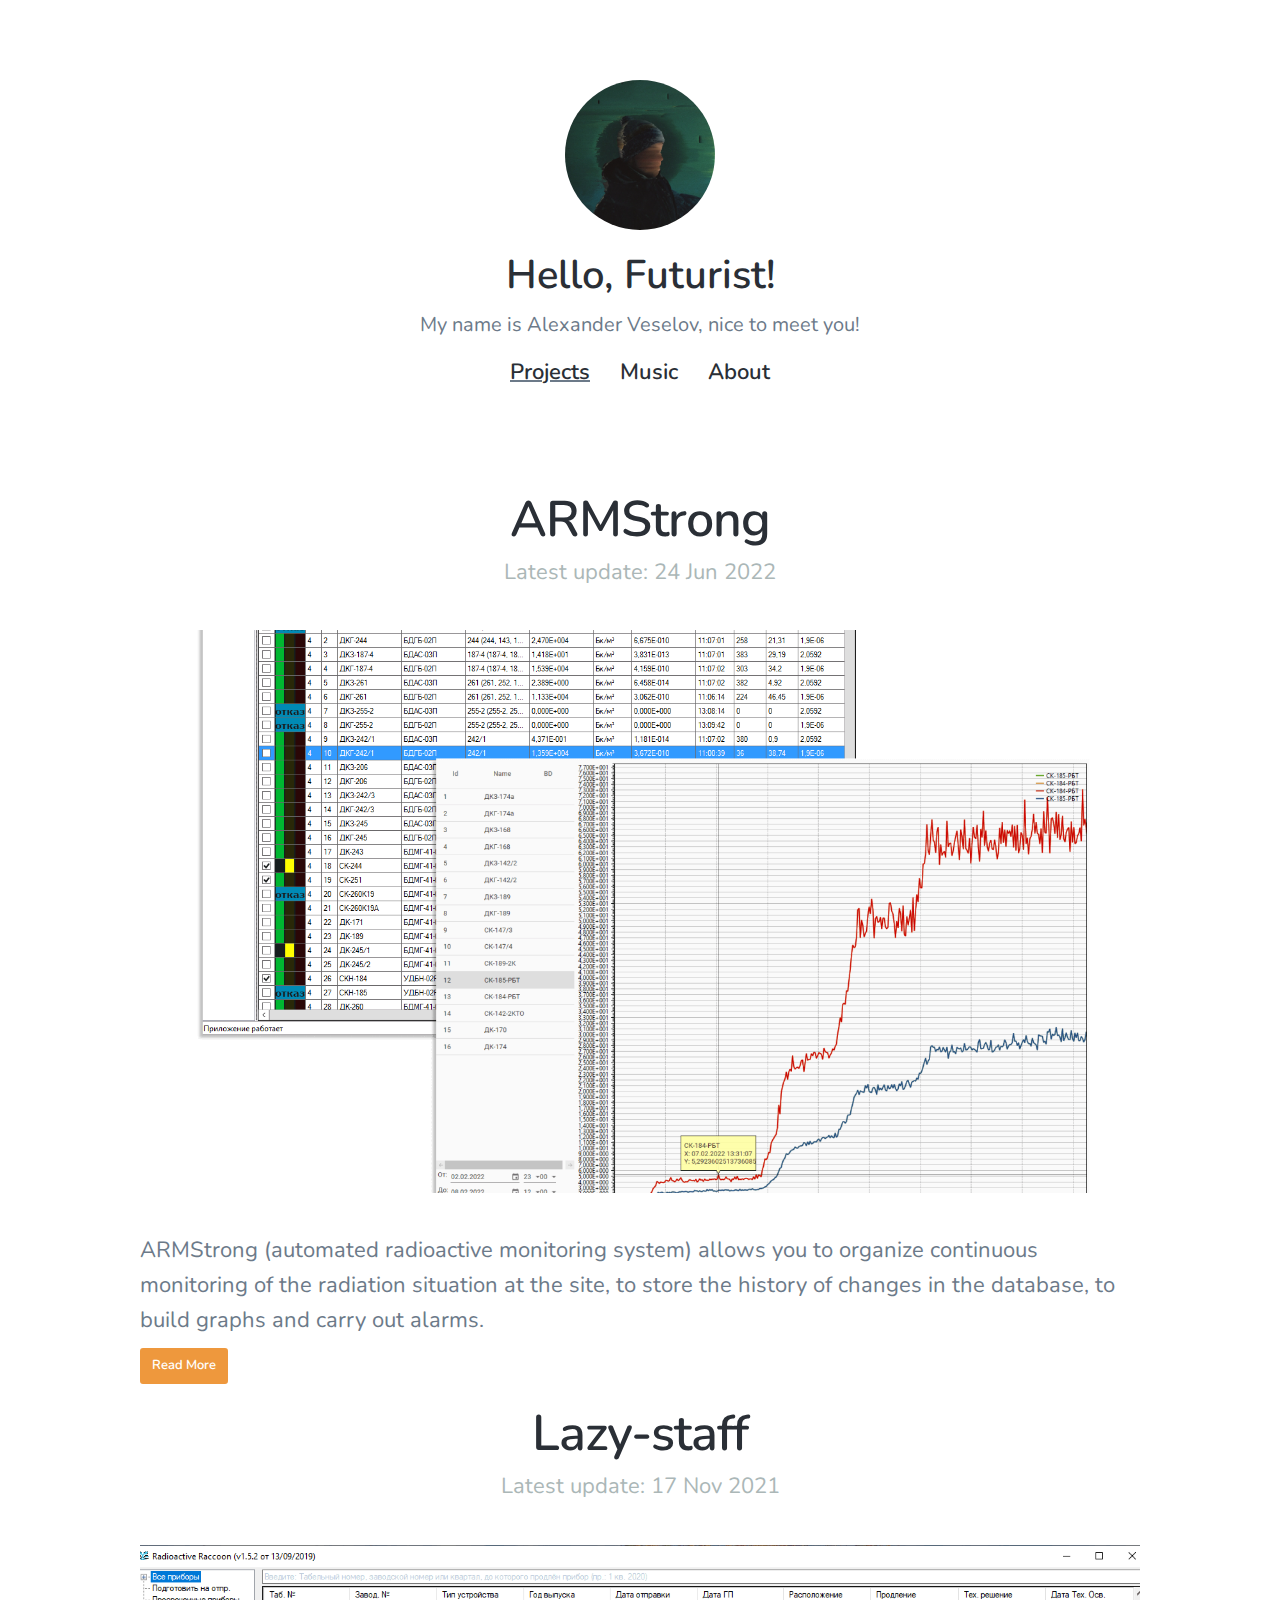
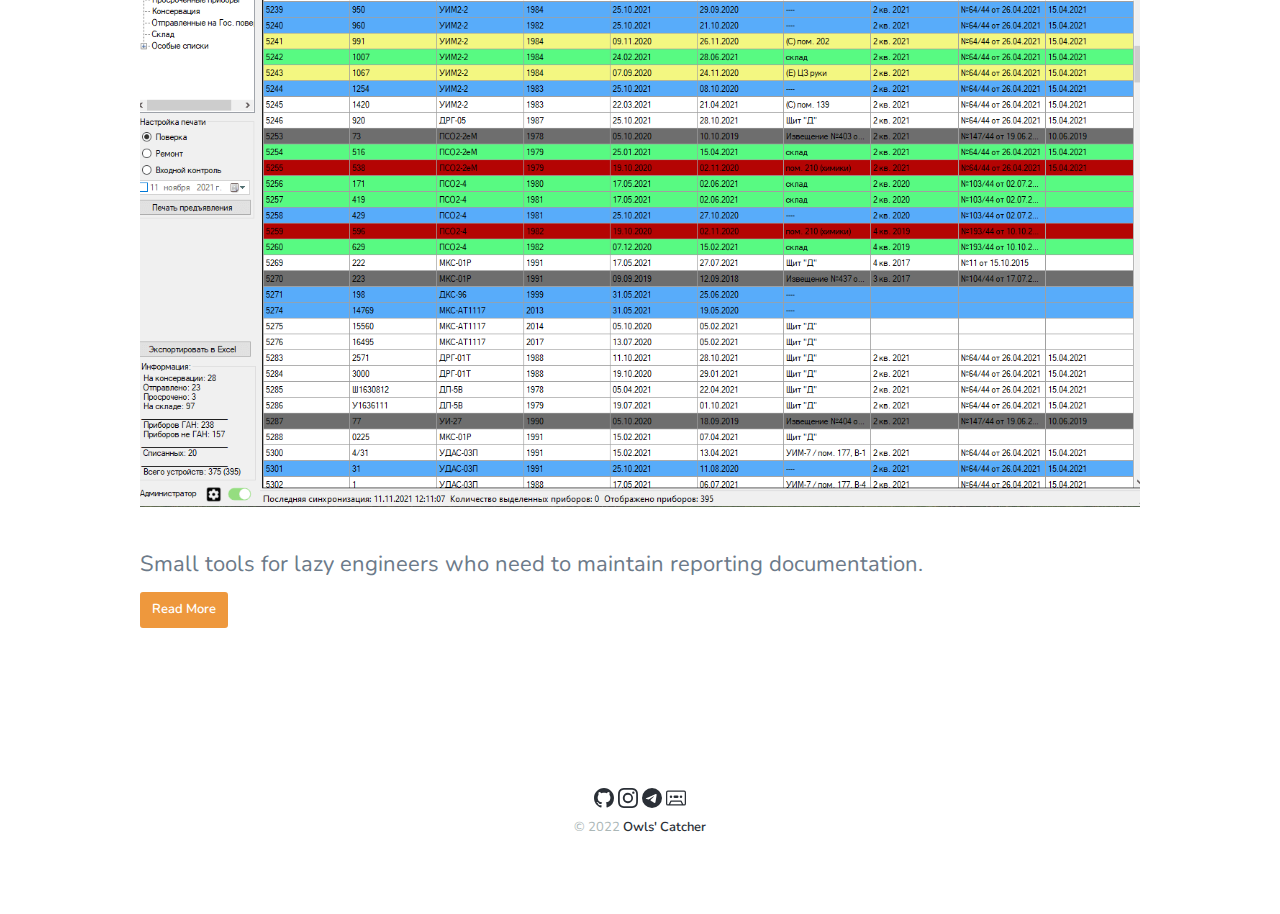
==== pages/projects/index.html @ b9970124 "13.2. Fixed 13.1" ====
<!DOCTYPE html>
<html lang="en">
<head>
  <meta charset="UTF-8">
  <meta http-equiv="X-UA-Compatible" content="IE=edge">
  <meta name="viewport" content="width=device-width, initial-scale=1.0">
  <title>Owls' Catcher</title>
  <link rel="icon" type="image/x-icon" href="/images/favicon.ico">

  <link rel="preconnect" href="https://fonts.googleapis.com">
  <link rel="preconnect" href="https://fonts.gstatic.com" crossorigin>
  <link href="https://fonts.googleapis.com/css2?family=Nunito:ital,wght@0,300;0,400;1,600&display=swap" rel="stylesheet">
  <link rel="stylesheet" href="https://cdn.jsdelivr.net/npm/bootstrap-icons@1.9.1/font/bootstrap-icons.css">
  <link rel="stylesheet" href="/css/style.css">
</head>
<body>
  <header class="header">
    <div class="header-wrapper">
      <a class="header-avatar" href="/">
        <img class="header-avatar-img" src="/images/avatar.webp" alt="">
      </a>
      <h1 class="header-title">Hello, Futurist!</h1>
      <p class="header-tagline">My name is Alexander Veselov, nice to meet you!</p>
      <div class="header-menu">
        <ul class="header-menu-list">
          <li class="header-menu-list-item active">
            <a class="class="header-menu-list-link" href="/pages/projects">Projects</a>
          </li>
          <li class="header-menu-list-item">
            <a class="class="header-menu-list-link" href="/pages/music">Music</a>
          </li>
          <li class="header-menu-list-item">
            <a class="class="header-menu-list-link" href="/pages/about">About</a>
          </li>
        </ul>
      </div>
    </div>
  </header>

  <div class="page">
    <div class="page-content" data-cms-content-wrapper="index.html">
      <section class="listing single">
        <div class="wrap">
          <article class="listining-post">
            <div class="listining-post-header">
              <h2 class="listining-post-title">
                <a href="https://github.com/owlscatcher/Armstrong" target="_blank">ARMStrong</a>
              </h2>
              <p class="listining-post-subtitle">Latest update: 24 Jun 2022</p>
            </div>
            <a class="listining-post-image" href="https://github.com/owlscatcher/Armstrong" target="_blank" style="background-image: url(/images/armstrong.webp)"></a>
            <div class="listining-post-content">
              <p>ARMStrong (automated radioactive monitoring system) allows you to organize continuous monitoring of the radiation situation at the site, to store the history of changes in the database, to build graphs and carry out alarms.</p>
              <p>
                <a class="button" href="https://github.com/owlscatcher/Armstrong" target="_blank">Read More</a>
              </p>
            </div>
          </article>
          <article class="listining-post">
            <div class="listining-post-header">
              <h2 class="listining-post-title">
                <a href="https://github.com/owlscatcher/Lazy-staff" target="_blank">Lazy-staff</a>
              </h2>
              <p class="listining-post-subtitle">Latest update: 17 Nov 2021</p>
            </div>
            <a class="listining-post-image" href="https://github.com/owlscatcher/Lazy-staff" target="_blank" style="background-image: url(/images/lazystaff.webp)"></a>
            <div class="listining-post-content">
              <p>Small tools for lazy engineers who need to maintain reporting documentation.</p>
              <p>
                <a class="button" href="https://github.com/owlscatcher/Lazy-staff" target="_blank">Read More</a>
              </p>
            </div>
          </article>
        </div>
      </section>
    </div>
  </div>

  <footer class="footer">
    <div class="social">
      <a href="https://github.com/owlscatcher" target="_blank">
        <svg xmlns="http://www.w3.org/2000/svg" width="20" height="20" fill="currentColor" class="bi bi-github" viewBox="0 0 16 16">
          <path d="M8 0C3.58 0 0 3.58 0 8c0 3.54 2.29 6.53 5.47 7.59.4.07.55-.17.55-.38 0-.19-.01-.82-.01-1.49-2.01.37-2.53-.49-2.69-.94-.09-.23-.48-.94-.82-1.13-.28-.15-.68-.52-.01-.53.63-.01 1.08.58 1.23.82.72 1.21 1.87.87 2.33.66.07-.52.28-.87.51-1.07-1.78-.2-3.64-.89-3.64-3.95 0-.87.31-1.59.82-2.15-.08-.2-.36-1.02.08-2.12 0 0 .67-.21 2.2.82.64-.18 1.32-.27 2-.27.68 0 1.36.09 2 .27 1.53-1.04 2.2-.82 2.2-.82.44 1.1.16 1.92.08 2.12.51.56.82 1.27.82 2.15 0 3.07-1.87 3.75-3.65 3.95.29.25.54.73.54 1.48 0 1.07-.01 1.93-.01 2.2 0 .21.15.46.55.38A8.012 8.012 0 0 0 16 8c0-4.42-3.58-8-8-8z"/>
        </svg>
      </a>
      <a href="https://instagram.com/owlscatcher" target="_blank">
        <svg xmlns="http://www.w3.org/2000/svg" width="20" height="20" fill="currentColor" class="bi bi-instagram" viewBox="0 0 16 16">
          <path d="M8 0C5.829 0 5.556.01 4.703.048 3.85.088 3.269.222 2.76.42a3.917 3.917 0 0 0-1.417.923A3.927 3.927 0 0 0 .42 2.76C.222 3.268.087 3.85.048 4.7.01 5.555 0 5.827 0 8.001c0 2.172.01 2.444.048 3.297.04.852.174 1.433.372 1.942.205.526.478.972.923 1.417.444.445.89.719 1.416.923.51.198 1.09.333 1.942.372C5.555 15.99 5.827 16 8 16s2.444-.01 3.298-.048c.851-.04 1.434-.174 1.943-.372a3.916 3.916 0 0 0 1.416-.923c.445-.445.718-.891.923-1.417.197-.509.332-1.09.372-1.942C15.99 10.445 16 10.173 16 8s-.01-2.445-.048-3.299c-.04-.851-.175-1.433-.372-1.941a3.926 3.926 0 0 0-.923-1.417A3.911 3.911 0 0 0 13.24.42c-.51-.198-1.092-.333-1.943-.372C10.443.01 10.172 0 7.998 0h.003zm-.717 1.442h.718c2.136 0 2.389.007 3.232.046.78.035 1.204.166 1.486.275.373.145.64.319.92.599.28.28.453.546.598.92.11.281.24.705.275 1.485.039.843.047 1.096.047 3.231s-.008 2.389-.047 3.232c-.035.78-.166 1.203-.275 1.485a2.47 2.47 0 0 1-.599.919c-.28.28-.546.453-.92.598-.28.11-.704.24-1.485.276-.843.038-1.096.047-3.232.047s-2.39-.009-3.233-.047c-.78-.036-1.203-.166-1.485-.276a2.478 2.478 0 0 1-.92-.598 2.48 2.48 0 0 1-.6-.92c-.109-.281-.24-.705-.275-1.485-.038-.843-.046-1.096-.046-3.233 0-2.136.008-2.388.046-3.231.036-.78.166-1.204.276-1.486.145-.373.319-.64.599-.92.28-.28.546-.453.92-.598.282-.11.705-.24 1.485-.276.738-.034 1.024-.044 2.515-.045v.002zm4.988 1.328a.96.96 0 1 0 0 1.92.96.96 0 0 0 0-1.92zm-4.27 1.122a4.109 4.109 0 1 0 0 8.217 4.109 4.109 0 0 0 0-8.217zm0 1.441a2.667 2.667 0 1 1 0 5.334 2.667 2.667 0 0 1 0-5.334z"/>
        </svg>
      </a>
      <a href="https://t.me/_" target="_blank">
        <svg xmlns="http://www.w3.org/2000/svg" width="20" height="20" fill="currentColor" class="bi bi-telegram" viewBox="0 0 16 16">
          <path d="M16 8A8 8 0 1 1 0 8a8 8 0 0 1 16 0zM8.287 5.906c-.778.324-2.334.994-4.666 2.01-.378.15-.577.298-.595.442-.03.243.275.339.69.47l.175.055c.408.133.958.288 1.243.294.26.006.549-.1.868-.32 2.179-1.471 3.304-2.214 3.374-2.23.05-.012.12-.026.166.016.047.041.042.12.037.141-.03.129-1.227 1.241-1.846 1.817-.193.18-.33.307-.358.336a8.154 8.154 0 0 1-.188.186c-.38.366-.664.64.015 1.088.327.216.589.393.85.571.284.194.568.387.936.629.093.06.183.125.27.187.331.236.63.448.997.414.214-.02.435-.22.547-.82.265-1.417.786-4.486.906-5.751a1.426 1.426 0 0 0-.013-.315.337.337 0 0 0-.114-.217.526.526 0 0 0-.31-.093c-.3.005-.763.166-2.984 1.09z"/>
        </svg>
      </a>
      <a href="https://owlscatcher.bandcamp.com/" target="_blank">
        <svg xmlns="http://www.w3.org/2000/svg" width="20" height="20" fill="currentColor" class="bi bi-cassette" viewBox="0 0 16 16">
          <path d="M4 8a1 1 0 1 0 0-2 1 1 0 0 0 0 2Zm9-1a1 1 0 1 1-2 0 1 1 0 0 1 2 0ZM7 6a1 1 0 0 0 0 2h2a1 1 0 1 0 0-2H7Z"/>
          <path d="M1.5 2A1.5 1.5 0 0 0 0 3.5v9A1.5 1.5 0 0 0 1.5 14h13a1.5 1.5 0 0 0 1.5-1.5v-9A1.5 1.5 0 0 0 14.5 2h-13ZM1 3.5a.5.5 0 0 1 .5-.5h13a.5.5 0 0 1 .5.5v9a.5.5 0 0 1-.5.5h-.691l-1.362-2.724A.5.5 0 0 0 12 10H4a.5.5 0 0 0-.447.276L2.19 13H1.5a.5.5 0 0 1-.5-.5v-9ZM11.691 11l1 2H3.309l1-2h7.382Z"/>
        </svg>
      </a>
    </div>
    <div class="footer-copyright">
      <span>© 2022</span>
      <a href="https://owlscatcher.github.io">Owls' Catcher</a>
    </div>
  </footer>
</body>
</html>
---- css/style.css ----
@import url("https://cdn.jsdelivr.net/npm/bootstrap-icons@1.9.1/font/bootstrap-icons.css");

html {
  box-sizing: border-box;
  font-size: 16px;
}

*, *:before, *:after {
  box-sizing: border-box;
}

body, h1, h2, h3, h4, h5, h6, p, ol, ul {
  margin: 0;
  padding: 0;
  font-weight: normal;
}

ol, ul {
  list-style: none;
}

img {
  max-width: 100%;
  height: auto;
}

body {
  font-family: 'Nunito', sans-serif;
  text-rendering: optimizeLegibility;
  font-weight: 400;
  font-style: normal;
  line-height: 1;
  color: #6c7a89;
}

a {
  text-decoration: none;
  color: #2a2f36;
  font-weight: 600;
  transition: all .15s ease-in-out;
  padding: 0;
}

a:hover {
  color: #ee983d;
}

img {
  display: block;
  max-width: 100%;
  height: auto;
  border: 0;
  margin: 0;
  padding: 0;
}

ul {
  font-size: 22px;
  font-weight: 400;
  line-height: 1.6;
  letter-spacing: 0;
}

ul:first-child {
  margin-top: 0;
}

footer, header, section {
  position: relative;
  float: left;
  clear: both;
  width: 100%;
}

h2 a {
  font-weight: 600;
}

.single h2 p {
  max-width: 75%;
  margin-left: auto;
  margin-right: auto;
}

h2 {
  font-size: 50px;
  font-weight: 600;
  line-height: 1.2;
  letter-spacing: -.02em;
  font-family: Nunito,sans-serif;
  color: #2a2f36;
}

h2:first-child {
  margin-top: 0;
}

.active {
  text-decoration: 2px underline;
}

.header {
  display: block;
  text-align: center;
  padding-top: 80px;
}

.header-wrapper {
  padding: 0 140px;
  position: relative;
  margin: 0 auto;
}

.header-avatar {
  display: block;
  margin: 0 auto 20px;
  width: 150px;
  margin-bottom: 25px;
  border-radius: 100%;
  overflow: hidden;
}

.header-avatar-img {
  box-sizing: border-box;
  max-width: 100%;
}

.header-avatar:hover {
  box-shadow: 0 0 20px #2a2f36;
  border: 5px
}

.header-title {
  font-weight: 600;
  letter-spacing: 0;
  font-size: 40px;
  line-height: 40px;
  line-height: 1;
  color: #2a2f36;
}

.header-tagline {
  margin-top: 15px;
  font-size: 20px;
  font-weight: 400;
  letter-spacing: 0;
  line-height: 1.5;
  font-style: normal;
  color: #6c7a89;
}

.header-menu {
  margin-top: 15px;
}

.header-menu-list {
  list-style: none;
  padding: 0;
  margin: 0;
}

.header-menu-list-item {
  padding: 0 12px;
  display: inline-block;
}

.header-menu-list-link {
  font-size: 20px;
  font-weight: 600;
  color: #2a2f36;
  border-bottom: 2px solid;
}

.page .page-content {
  float: left;
  clear: both;
  width: 100%;
}

.page {
  transition: all .6s cubic-bezier(.87,-.41,.19,1.44);
}

.single {
  padding: 80px 0;
}

section {
  display: block;
}

.wrap {
  padding: 0 140px;
  position: relative;
  margin: 0 auto;
}

.wrap-music {
  display: grid;
  padding: 0 120px;
  margin: 0 auto;
  text-align: center;
  grid-template-columns: repeat(3, 380px);
  justify-content: center;
}

.wrap-about {
  display: grid;
  padding: 0 120px;
  margin: 0 auto;
  text-align: center;
  grid-template-columns: repeat(3, 380px);
  justify-content: center;
}

.wrap-about .listining-post {
  transition: all .15s ease-in-out;
  width: 350px;
  height: 500px;
  border-style:none;
  background-color: #0850bd09;
  border-radius: 5%;
  box-shadow: 5px 5px 20px #c5daf8;
}

.wrap-about .listining-post h2 {
  margin-top: 15px;
}

.wrap-about .listining-post:hover{
  box-shadow: 5px 5px 20px #2a2f36;
}

.wrap-about .listining-post ul {
  padding-left: 15px;
  padding-right: 15px;
  padding-top: 15px;
  padding-bottom: 15px;
}

.wrap-about .listining-post ul li {
    margin-top: 10px;
}

.about-me ul {
  list-style:disc;
  list-style-position: inside;
  text-align: left;
}

.cv {
  margin-top: 10px;
  padding: 15px;
}


article {
  display: block;
}

.listining-post {
  margin-top: 20px;
}
.listining-post-header {
  text-align: center;
}

.listining-post-subtitle {
  margin-top: 5px;
  color: #abb7b7;
  font-weight: 400;
  line-height: 1.6;
  letter-spacing: 0;
}

.listining-post-image {
  margin-top: 40px;
  display: block;
  width: 100%;
  height: 0;
  padding-bottom: 56.25%;
  background-size: cover;
  background-position: center;
  background-repeat: no-repeat;
}

.listining-post-content {
  margin-top: 40px;
}

.listining-post-content p .button {
  margin-top: 10px;
}

.single p a {
  font-weight: 600;
  border-bottom: 2px solid #ee983d;
}

p {
  font-size: 22px;
  font-weight: 400;
  line-height: 1.6;
  letter-spacing: 0;
}

.button {
  display: inline-block;
  line-height: 1;
  border: 2px solid #ee983d;
  padding: 9px 10px 10px;
  font-size: 13px;
  border-radius: 3px;
  background: #ee983d;
  color: #fff;
  letter-spacing: 0;
  cursor: pointer;
}


.footer {
  padding: 80px 0;
  transition: all .6s cubic-bezier(.87,-.41,.19,1.44);
  text-align: center;
  position: relative;
  float: left;
  clear: both;
  width: 100%;
  display: block;
}

.footer-copyright {
  margin-top: 20px;
  display: block;
  margin-top: 10px;
  font-size: 13px;
  color: #abb7b7;
}


@media only screen and (max-width: 600px) {
  .header {
    padding-top: 30px;
  }

  .header-wrapper {
    padding: 0 20px;
  }

  .header-avatar {
    width: 100px;
  }

  .header-title {
    font-size: 25px;
  }

  .header-tagline {
    font-size: 15px;
  }

  .header-menu {
    margin-top: 15px;
  }

  .header-menu-list-link {
    font-size: 15px;
  }

  h2 {
    font-size: 25px;
  }

  .single {
    padding: 20px 0;
  }

  .wrap {
    padding: 0 20px;
  }

  .listining-post-subtitle {
    font-size: 15px;
  }

  .listining-post-image {
    margin-top: 10px;
  }

  .listining-post-content {
    margin-top: 10px;
  }

  .listining-post-content p .button {
    margin-top: 10px;
  }

  p {
    font-size: 15px;
  }

  .wrap-music {
    display: block;
    padding: 0 5px;
  }

  .wrap-about {
    display: block;
    padding: 0 5px;
    margin: 0 auto;
    text-align: center;
    justify-content: center;
  }

  .wrap-about .listining-post {
    box-sizing: content-box;
    width: auto;
    height: auto;
  }

  .wrap-about .listining-post h2 {
    padding-top: 15px;
  }

  .wrap-about .listining-post:hover{
    box-shadow: 5px 5px 20px #2a2f36;
  }

  .wrap-about .listining-post ul {
    padding-left: 15px;
    padding-right: 15px;
    padding-top: 15px;
    padding-bottom: 15px;
  }

  .wrap-about .listining-post ul li {
      margin-top: 10px;
  }

  .about-me ul {
    list-style:disc;
    list-style-position: inside;
    text-align: left;
  }

  .cv {
    margin-top: 10px;
    padding: 15px;
  }
}

@media only screen and (max-width: 768px) {
  .wrap-music {
    grid-template-columns: repeat(2, 380px);
  }

  .wrap-about {
    display: block;
  }

  .wrap-about .listining-post h2 {
    padding-top: 15px;
  }

  .wrap-about .listining-post {
    box-sizing: content-box;
    width: auto;
    height: auto;
  }
}

@media only screen and (max-width: 992px) {
  .wrap-music {
    grid-template-columns: repeat(2, 380px);
  }

  .wrap-about {
    grid-template-columns: repeat(2, 380px);
  }
}

@media only screen and (max-width: 1200px) {

}

@media screen and (width: 1920px ) {
  .wrap-music {
    grid-template-columns: repeat(4, 380px);
  }
}
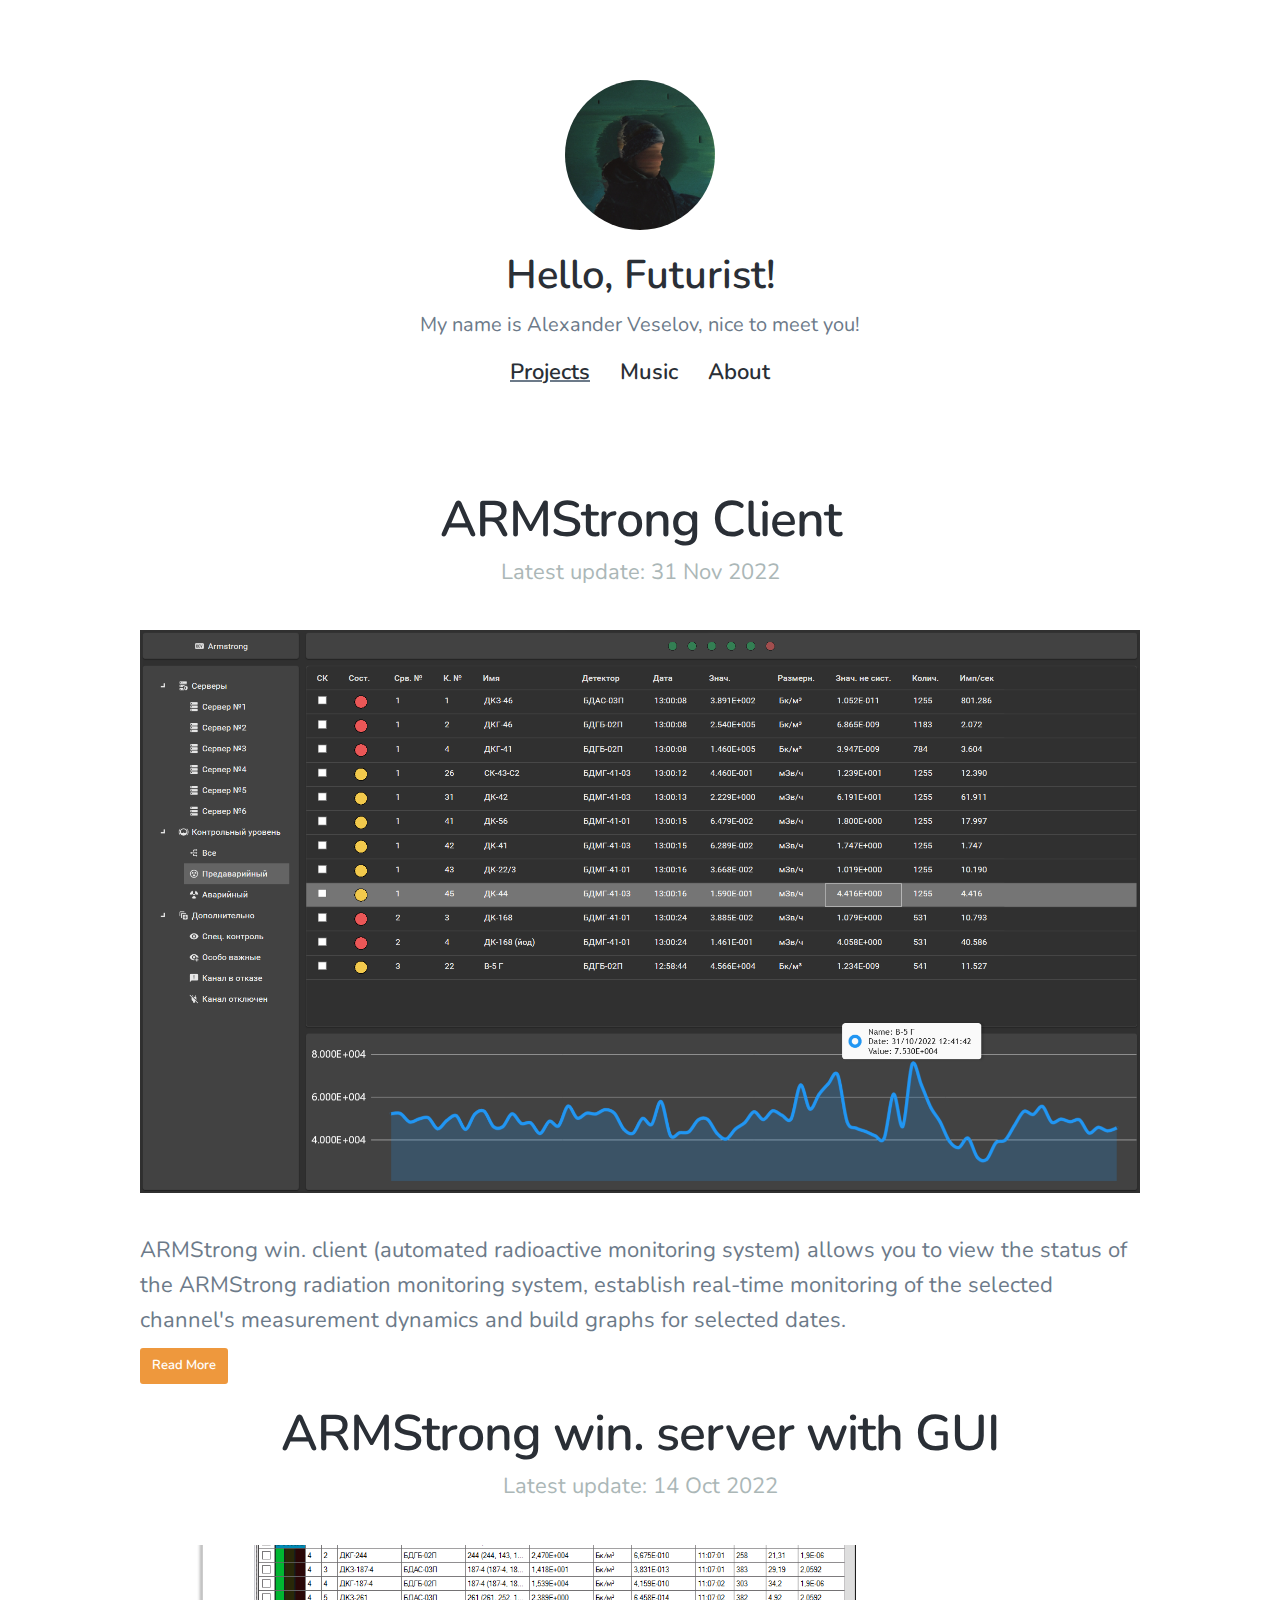
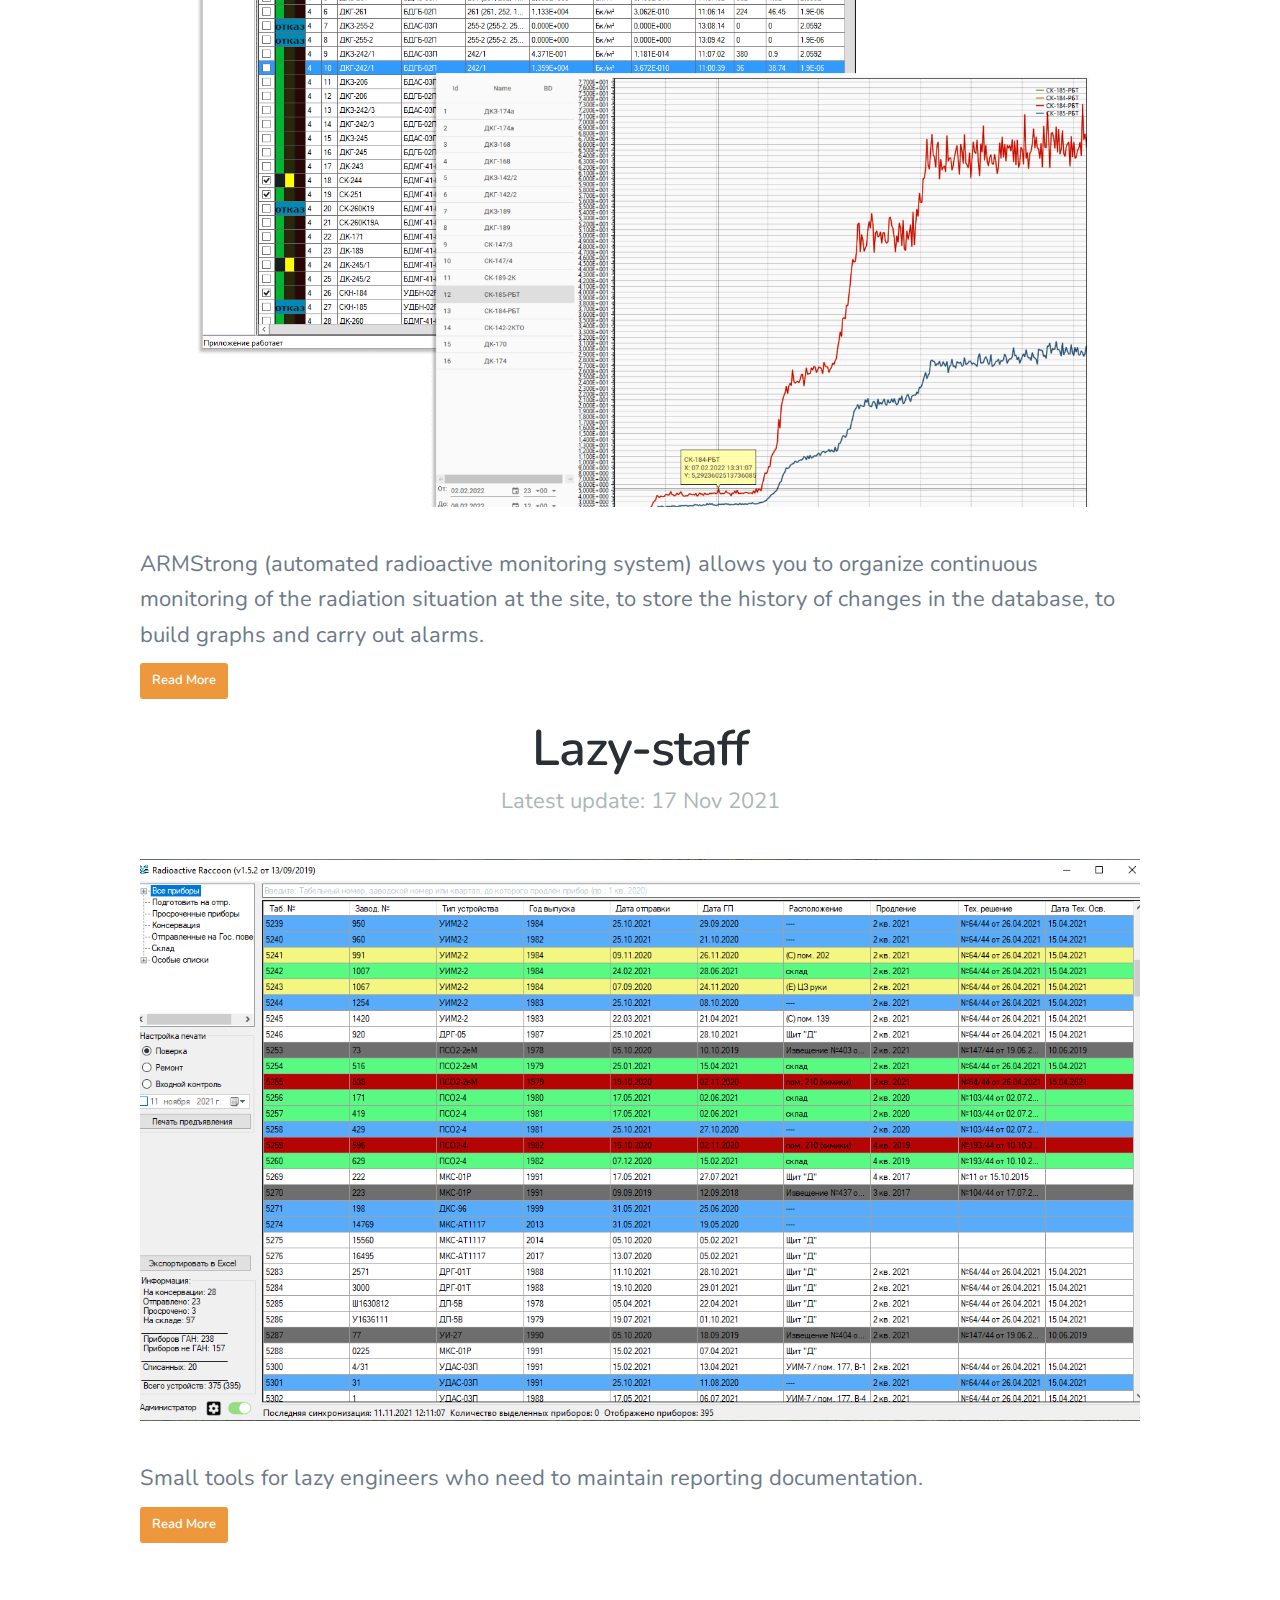
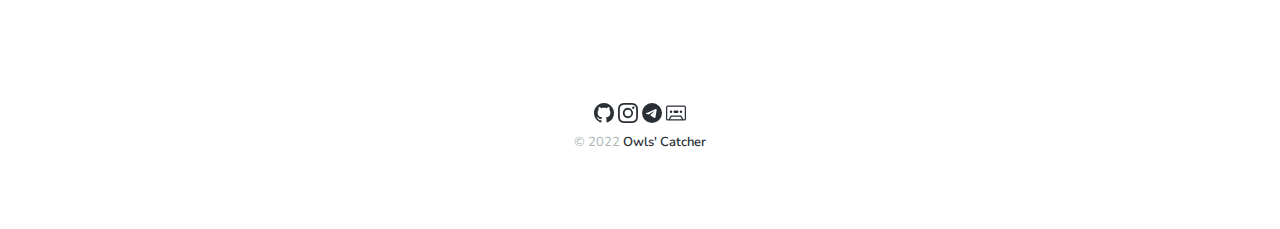
==== commit e049a916: "Added client info" ====
--- a/pages/projects/index.html
+++ b/pages/projects/index.html
@@ -44,15 +44,30 @@
           <article class="listining-post">
             <div class="listining-post-header">
               <h2 class="listining-post-title">
-                <a href="https://github.com/owlscatcher/Armstrong" target="_blank">ARMStrong</a>
+                <a href="https://github.com/owlscatcher/Armstrong/tree/master/src/Armstrong.Client" target="_blank">ARMStrong Client</a>
               </h2>
-              <p class="listining-post-subtitle">Latest update: 24 Jun 2022</p>
+              <p class="listining-post-subtitle">Latest update: 31 Nov 2022</p>
             </div>
-            <a class="listining-post-image" href="https://github.com/owlscatcher/Armstrong" target="_blank" style="background-image: url(/images/armstrong.webp)"></a>
+            <a class="listining-post-image" href="https://github.com/owlscatcher/Armstrong" target="_blank" style="background-image: url(/images/armstrong-client.webp)"></a>
+            <div class="listining-post-content">
+              <p>ARMStrong win. client (automated radioactive monitoring system) allows you to view the status of the ARMStrong radiation monitoring system, establish real-time monitoring of the selected channel's measurement dynamics and build graphs for selected dates.</p>
+              <p>
+                <a class="button" href="https://github.com/owlscatcher/Armstrong/tree/master/src/Armstrong.Client" target="_blank">Read More</a>
+              </p>
+            </div>
+          </article>
+          <article class="listining-post">
+            <div class="listining-post-header">
+              <h2 class="listining-post-title">
+                <a href="https://github.com/owlscatcher/Armstrong" target="_blank">ARMStrong win. server with GUI</a>
+              </h2>
+              <p class="listining-post-subtitle">Latest update: 14 Oct 2022</p>
+            </div>
+            <a class="listining-post-image" href="https://github.com/owlscatcher/Armstrong/tree/master/src/Armstrong.ServerGUI" target="_blank" style="background-image: url(/images/armstrong.webp)"></a>
             <div class="listining-post-content">
               <p>ARMStrong (automated radioactive monitoring system) allows you to organize continuous monitoring of the radiation situation at the site, to store the history of changes in the database, to build graphs and carry out alarms.</p>
               <p>
-                <a class="button" href="https://github.com/owlscatcher/Armstrong" target="_blank">Read More</a>
+                <a class="button" href="https://github.com/owlscatcher/Armstrong/tree/master/src/Armstrong.ServerGUI" target="_blank">Read More</a>
               </p>
             </div>
           </article>
